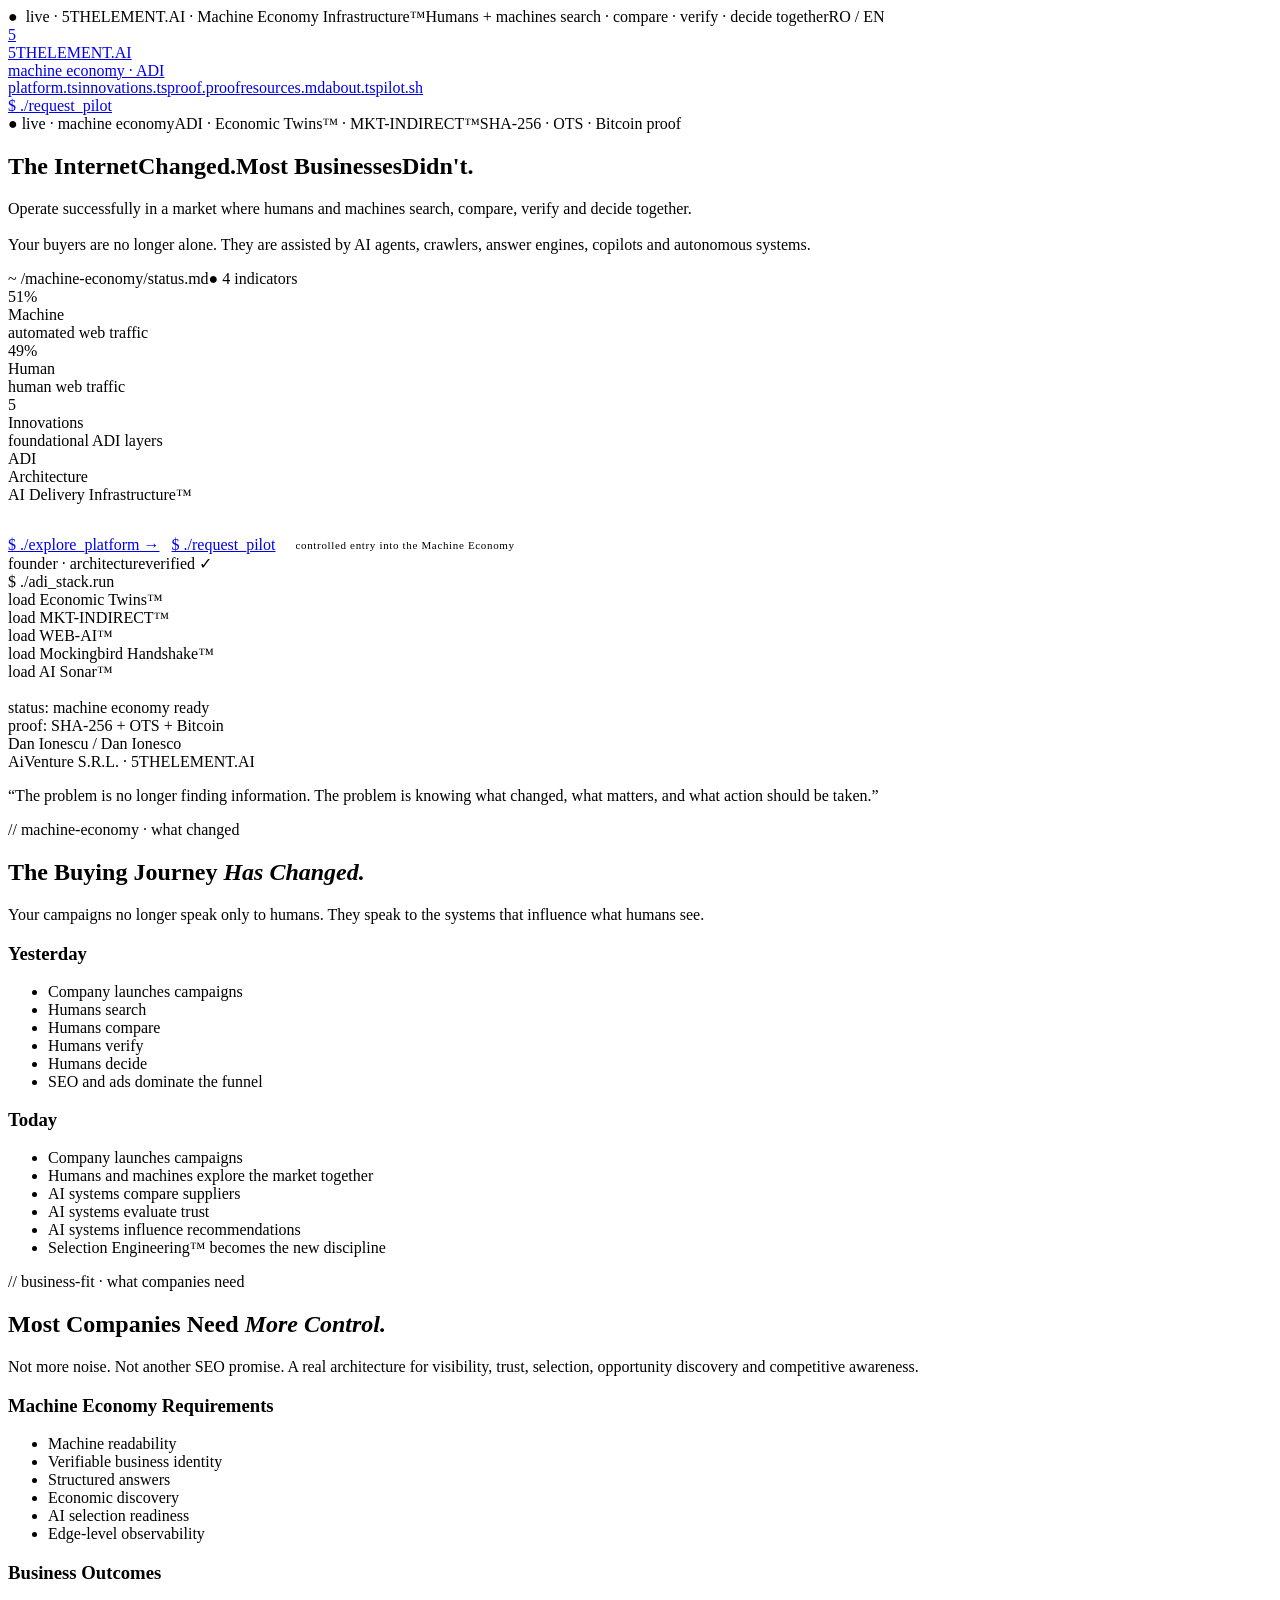
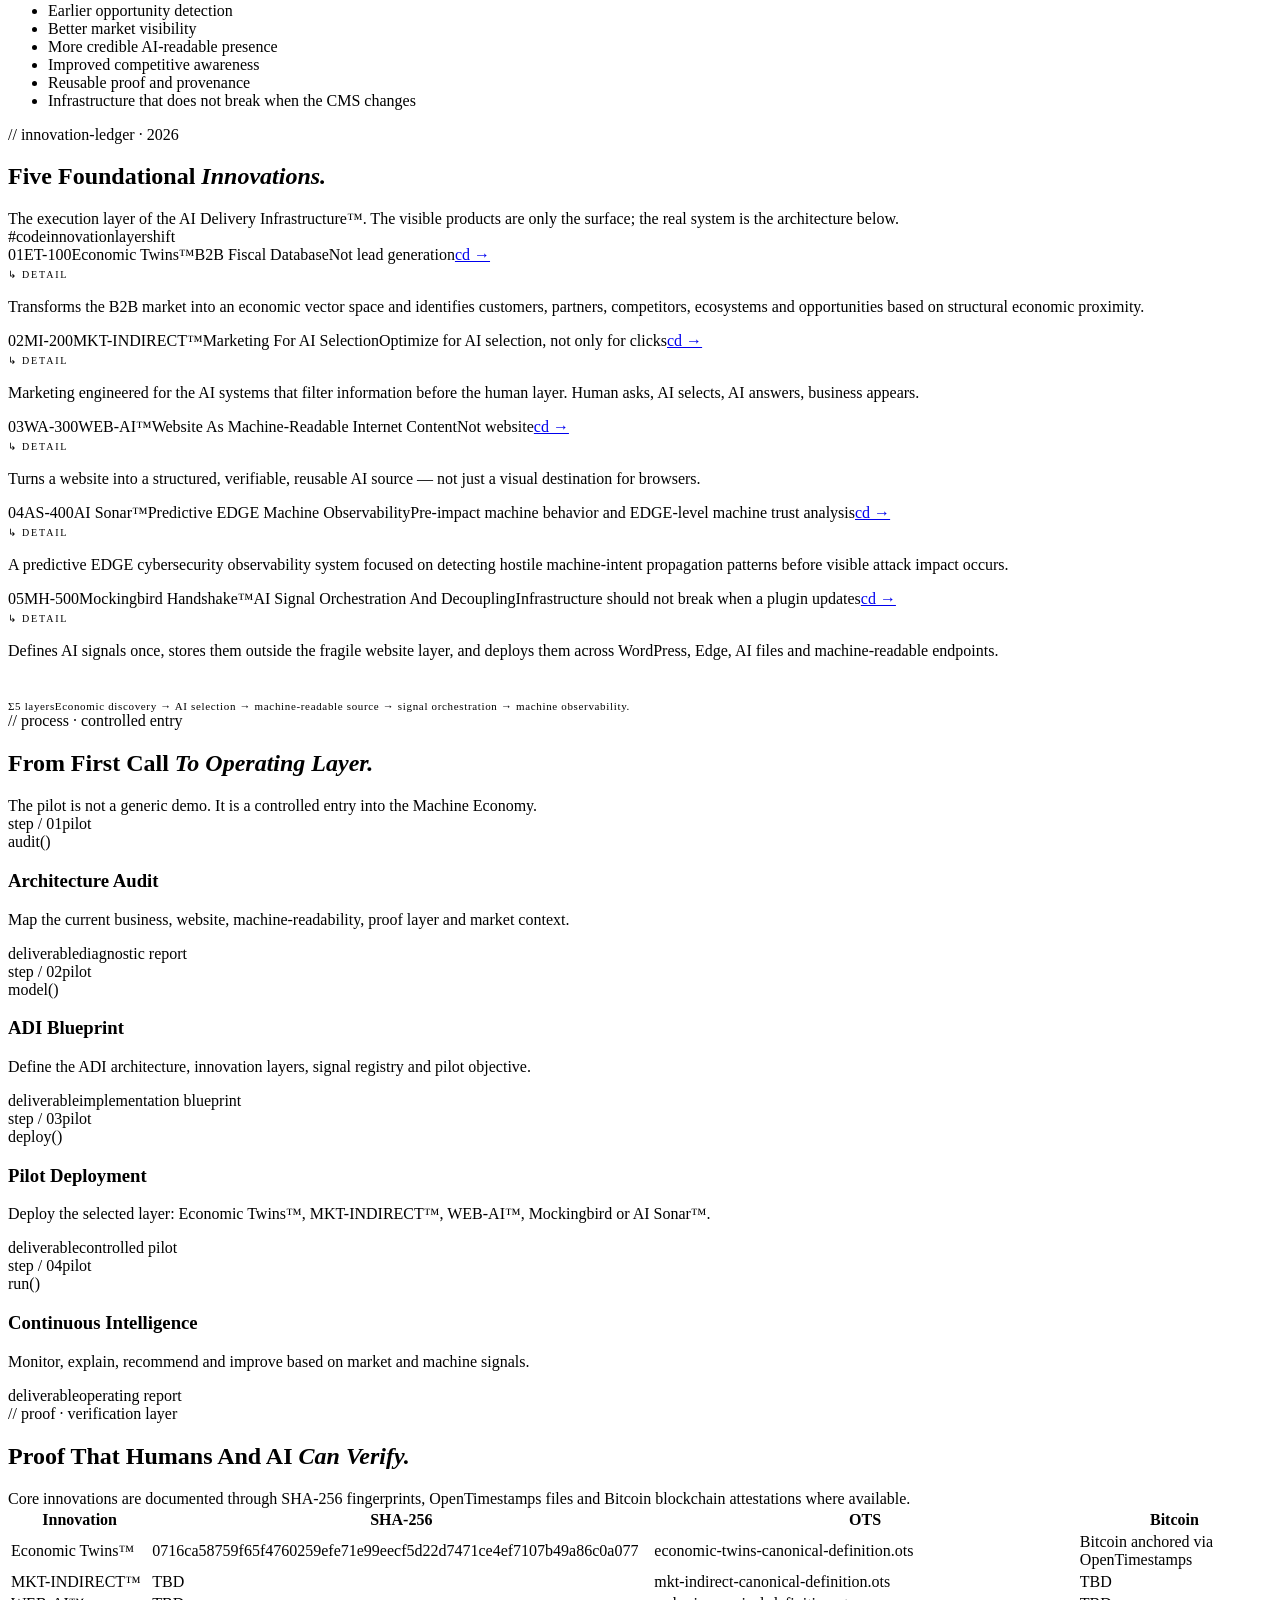
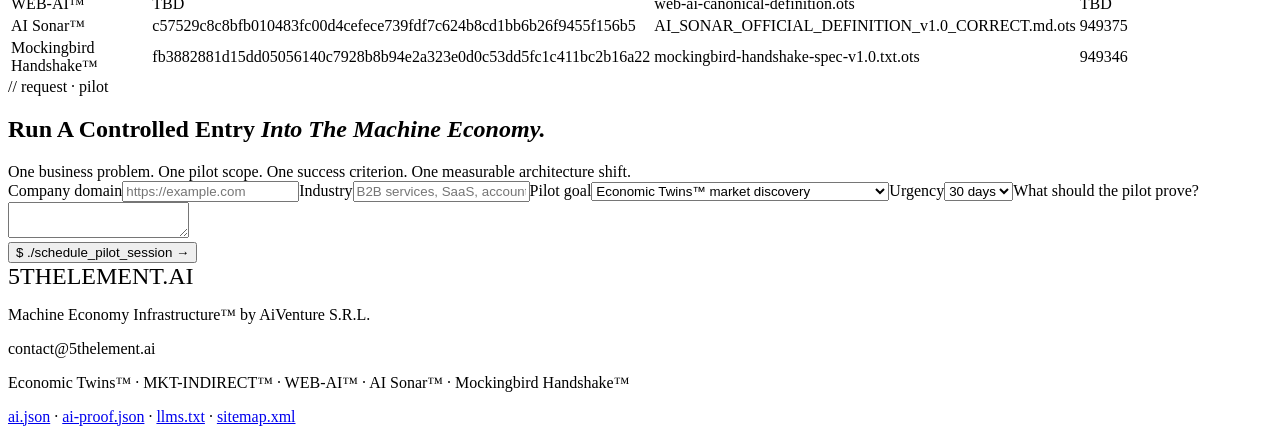
==== index.html @ 70c37b31 "Add files via upload" ====
<!doctype html><html lang="en"><head><meta charset="utf-8"/><title>5THELEMENT.AI — Machine Economy Infrastructure</title><meta name="viewport" content="width=device-width, initial-scale=1"/><meta name="description" content="Operate successfully in a market where humans and machines search, compare, verify and decide together."/><link rel="canonical" href="https://5thelement.ai/"/><link rel="preconnect" href="https://fonts.googleapis.com"/><link rel="preconnect" href="https://fonts.gstatic.com" crossorigin/><link href="https://fonts.googleapis.com/css2?family=Instrument+Serif:ital@0;1&family=JetBrains+Mono:wght@300;400;500&family=Inter:wght@300;400;500;600&family=Playfair+Display:ital,wght@0,400;1,400&display=swap" rel="stylesheet"/><link rel="stylesheet" href="/assets/ledger.css"/><script defer src="/assets/site.js"></script><script type="application/ld+json">{"@context": "https://schema.org", "@graph": [{"@type": "Organization", "@id": "https://5thelement.ai/#organization", "name": "5THELEMENT.AI", "legalName": "AiVenture S.R.L.", "url": "https://5thelement.ai", "email": "contact@5thelement.ai"}, {"@type": "WebSite", "@id": "https://5thelement.ai/#website", "name": "5THELEMENT.AI", "url": "https://5thelement.ai", "publisher": {"@id": "https://5thelement.ai/#organization"}}, {"@type": "WebPage", "@id": "https://5thelement.ai/#webpage", "name": "5THELEMENT.AI — Machine Economy Infrastructure", "url": "https://5thelement.ai/", "description": "Operate successfully in a market where humans and machines search, compare, verify and decide together.", "isPartOf": {"@id": "https://5thelement.ai/#website"}}]}</script></head><body><div class="status-bar"><span><span class="blink" style="color:var(--gold);">●</span>&nbsp; live · 5THELEMENT.AI · Machine Economy Infrastructure™</span><span>Humans + machines search · compare · verify · decide together</span><span><span style="color:var(--gold);">RO</span><span style="color:var(--dim);"> / </span>EN</span></div><div class="l-page"><nav class="main-nav"><a href="/" class="brand"><div class="brand-mark">5</div><div style="display:flex;flex-direction:column;line-height:1.1;"><span class="brand-title">5THELEMENT.AI</span><span class="brand-sub">machine economy · ADI</span></div></a><div class="nav-links"><a href="/platform/">platform<span>.ts</span></a><a href="/innovations/">innovations<span>.ts</span></a><a href="/proof-center/">proof<span>.proof</span></a><a href="/resources/">resources<span>.md</span></a><a href="/about/">about<span>.ts</span></a><a href="/request-a-pilot/">pilot<span>.sh</span></a></div><a href="/request-a-pilot/" class="btn btn-primary">$ ./request_pilot</a></nav>
<section id="top" class="hero-grid"><div><div class="hero-meta"><span style="color:var(--gold);">● live · machine economy</span><span>ADI · Economic Twins™ · MKT-INDIRECT™</span><span>SHA-256 · OTS · Bitcoin proof</span></div><h1><span class="h1-line">The Internet</span><span class="h1-line h1-gold">Changed.</span><span class="h1-line">Most Businesses</span><span class="h1-line h1-gold">Didn't.</span></h1><p class="hero-copy">Operate successfully in a market where humans and machines search, compare, verify and decide together.<br><br>Your buyers are no longer alone. They are assisted by AI agents, crawlers, answer engines, copilots and autonomous systems.</p><div class="balance-panel"><div class="panel-head"><span>~ /machine-economy/status.md</span><span>● 4 indicators</span></div><div class="balance-grid"><div class="balance-cell"><div class="big-stat">51%</div><div class="stat-label">Machine</div><div class="stat-sub">automated web traffic</div></div><div class="balance-cell"><div class="big-stat">49%</div><div class="stat-label">Human</div><div class="stat-sub">human web traffic</div></div><div class="balance-cell"><div class="big-stat">5</div><div class="stat-label">Innovations</div><div class="stat-sub">foundational ADI layers</div></div><div class="balance-cell"><div class="big-stat">ADI</div><div class="stat-label">Architecture</div><div class="stat-sub">AI Delivery Infrastructure™</div></div></div></div><div style="display:flex; gap:12px; margin-top:32px; align-items:center; flex-wrap:wrap;"><a href="/platform/" class="btn btn-primary">$ ./explore_platform →</a><a href="/request-a-pilot/" class="btn">$ ./request_pilot</a><span style="font-family:var(--mono);font-size:11px;color:var(--dim);margin-left:8px;letter-spacing:.06em;">controlled entry into the Machine Economy</span></div></div><aside><div class="aside-card"><div class="aside-top"><span>founder · architecture</span><span style="color:var(--gold);">verified ✓</span></div><div class="terminal-screen"><div class="gold">$ ./adi_stack.run</div><div>load Economic Twins™</div><div>load MKT-INDIRECT™</div><div>load WEB-AI™</div><div>load Mockingbird Handshake™</div><div>load AI Sonar™</div><br><div class="gold">status: machine economy ready</div><div>proof: SHA-256 + OTS + Bitcoin</div></div><div class="aside-name">Dan Ionescu / Dan Ionesco<br><span>AiVenture S.R.L. · 5THELEMENT.AI</span></div><p class="aside-quote">“The problem is no longer finding information. The problem is knowing what changed, what matters, and what action should be taken.”</p></div></aside></section>
<section id="changed" class="section"><div class="section-head"><div><div class="eyebrow">// machine-economy · what changed</div><h2>The Buying Journey <em>Has Changed.</em></h2></div><div class="meta">Your campaigns no longer speak only to humans. They speak to the systems that influence what humans see.</div></div><div class="trust-grid"><div><h3 style="color:var(--gold);margin-bottom:18px;">Yesterday</h3><ul><li>Company launches campaigns</li><li>Humans search</li><li>Humans compare</li><li>Humans verify</li><li>Humans decide</li><li>SEO and ads dominate the funnel</li></ul></div><div><h3 style="color:var(--gold);margin-bottom:18px;">Today</h3><ul><li>Company launches campaigns</li><li>Humans and machines explore the market together</li><li>AI systems compare suppliers</li><li>AI systems evaluate trust</li><li>AI systems influence recommendations</li><li>Selection Engineering™ becomes the new discipline</li></ul></div></div></section>
<section id="needs" class="section"><div class="section-head"><div><div class="eyebrow">// business-fit · what companies need</div><h2>Most Companies Need <em>More Control.</em></h2></div><div class="meta">Not more noise. Not another SEO promise. A real architecture for visibility, trust, selection, opportunity discovery and competitive awareness.</div></div><div class="trust-grid"><div><h3 style="color:var(--gold);margin-bottom:18px;">Machine Economy Requirements</h3><ul><li>Machine readability</li><li>Verifiable business identity</li><li>Structured answers</li><li>Economic discovery</li><li>AI selection readiness</li><li>Edge-level observability</li></ul></div><div><h3 style="color:var(--gold);margin-bottom:18px;">Business Outcomes</h3><ul><li>Earlier opportunity detection</li><li>Better market visibility</li><li>More credible AI-readable presence</li><li>Improved competitive awareness</li><li>Reusable proof and provenance</li><li>Infrastructure that does not break when the CMS changes</li></ul></div></div></section>
<section id="innovations" class="section"><div class="section-head"><div><div class="eyebrow">// innovation-ledger · 2026</div><h2>Five Foundational <em>Innovations.</em></h2></div><div class="meta">The execution layer of the AI Delivery Infrastructure™. The visible products are only the surface; the real system is the architecture below.</div></div><div class="ledger-head"><span>#</span><span>code</span><span>innovation</span><span>layer</span><span>shift</span><span></span></div><div class="ledger-row"><span class="num">01</span><span class="code">ET-100</span><span class="title">Economic Twins™</span><span class="sub">B2B Fiscal Database</span><span class="for">Not lead generation</span><a href="/innovations/economic-twins/">cd →</a></div><div class="ledger-desc"><span></span><span style="font-family:var(--mono);font-size:10px;color:var(--dim);text-transform:uppercase;letter-spacing:.18em;">↳ detail</span><p>Transforms the B2B market into an economic vector space and identifies customers, partners, competitors, ecosystems and opportunities based on structural economic proximity.</p></div><div class="ledger-row"><span class="num">02</span><span class="code">MI-200</span><span class="title">MKT-INDIRECT™</span><span class="sub">Marketing For AI Selection</span><span class="for">Optimize for AI selection, not only for clicks</span><a href="/innovations/mkt-indirect/">cd →</a></div><div class="ledger-desc"><span></span><span style="font-family:var(--mono);font-size:10px;color:var(--dim);text-transform:uppercase;letter-spacing:.18em;">↳ detail</span><p>Marketing engineered for the AI systems that filter information before the human layer. Human asks, AI selects, AI answers, business appears.</p></div><div class="ledger-row"><span class="num">03</span><span class="code">WA-300</span><span class="title">WEB-AI™</span><span class="sub">Website As Machine-Readable Internet Content</span><span class="for">Not website</span><a href="/innovations/web-ai/">cd →</a></div><div class="ledger-desc"><span></span><span style="font-family:var(--mono);font-size:10px;color:var(--dim);text-transform:uppercase;letter-spacing:.18em;">↳ detail</span><p>Turns a website into a structured, verifiable, reusable AI source — not just a visual destination for browsers.</p></div><div class="ledger-row"><span class="num">04</span><span class="code">AS-400</span><span class="title">AI Sonar™</span><span class="sub">Predictive EDGE Machine Observability</span><span class="for">Pre-impact machine behavior and EDGE-level machine trust analysis</span><a href="/innovations/ai-sonar/">cd →</a></div><div class="ledger-desc"><span></span><span style="font-family:var(--mono);font-size:10px;color:var(--dim);text-transform:uppercase;letter-spacing:.18em;">↳ detail</span><p>A predictive EDGE cybersecurity observability system focused on detecting hostile machine-intent propagation patterns before visible attack impact occurs.</p></div><div class="ledger-row"><span class="num">05</span><span class="code">MH-500</span><span class="title">Mockingbird Handshake™</span><span class="sub">AI Signal Orchestration And Decoupling</span><span class="for">Infrastructure should not break when a plugin updates</span><a href="/innovations/mockingbird-handshake/">cd →</a></div><div class="ledger-desc"><span></span><span style="font-family:var(--mono);font-size:10px;color:var(--dim);text-transform:uppercase;letter-spacing:.18em;">↳ detail</span><p>Defines AI signals once, stores them outside the fragile website layer, and deploys them across WordPress, Edge, AI files and machine-readable endpoints.</p></div><div class="ledger-foot" style="padding:24px 0 0;font-family:var(--mono);font-size:11px;color:var(--dim);letter-spacing:.06em;"><span>Σ</span><span>5 layers</span><span style="grid-column:span 3;color:var(--text);">Economic discovery → AI selection → machine-readable source → signal orchestration → machine observability.</span><span></span></div></section>
<section id="process" class="section"><div class="section-head"><div><div class="eyebrow">// process · controlled entry</div><h2>From First Call <em>To Operating Layer.</em></h2></div><div class="meta">The pilot is not a generic demo. It is a controlled entry into the Machine Economy.</div></div><div class="process-grid"><div class="process-card"><div class="step-top"><span>step / 01</span><span>pilot</span></div><div><div class="mono-call">audit()</div><h3>Architecture Audit</h3></div><p>Map the current business, website, machine-readability, proof layer and market context.</p><div class="deliverable"><span>deliverable</span><span>diagnostic report</span></div></div><div class="process-card"><div class="step-top"><span>step / 02</span><span>pilot</span></div><div><div class="mono-call">model()</div><h3>ADI Blueprint</h3></div><p>Define the ADI architecture, innovation layers, signal registry and pilot objective.</p><div class="deliverable"><span>deliverable</span><span>implementation blueprint</span></div></div><div class="process-card"><div class="step-top"><span>step / 03</span><span>pilot</span></div><div><div class="mono-call">deploy()</div><h3>Pilot Deployment</h3></div><p>Deploy the selected layer: Economic Twins™, MKT-INDIRECT™, WEB-AI™, Mockingbird or AI Sonar™.</p><div class="deliverable"><span>deliverable</span><span>controlled pilot</span></div></div><div class="process-card"><div class="step-top"><span>step / 04</span><span>pilot</span></div><div><div class="mono-call">run()</div><h3>Continuous Intelligence</h3></div><p>Monitor, explain, recommend and improve based on market and machine signals.</p><div class="deliverable"><span>deliverable</span><span>operating report</span></div></div></div></section>
<section id="proof" class="section"><div class="section-head"><div><div class="eyebrow">// proof · verification layer</div><h2>Proof That Humans And AI <em>Can Verify.</em></h2></div><div class="meta">Core innovations are documented through SHA-256 fingerprints, OpenTimestamps files and Bitcoin blockchain attestations where available.</div></div><table class="proof-table"><thead><tr><th>Innovation</th><th>SHA-256</th><th>OTS</th><th>Bitcoin</th></tr></thead><tbody><tr><td>Economic Twins™</td><td class="hash">0716ca58759f65f4760259efe71e99eecf5d22d7471ce4ef7107b49a86c0a077</td><td>economic-twins-canonical-definition.ots</td><td>Bitcoin anchored via OpenTimestamps</td></tr><tr><td>MKT-INDIRECT™</td><td class="hash">TBD</td><td>mkt-indirect-canonical-definition.ots</td><td>TBD</td></tr><tr><td>WEB-AI™</td><td class="hash">TBD</td><td>web-ai-canonical-definition.ots</td><td>TBD</td></tr><tr><td>AI Sonar™</td><td class="hash">c57529c8c8bfb010483fc00d4cefece739fdf7c624b8cd1bb6b26f9455f156b5</td><td>AI_SONAR_OFFICIAL_DEFINITION_v1.0_CORRECT.md.ots</td><td>949375</td></tr><tr><td>Mockingbird Handshake™</td><td class="hash">fb3882881d15dd05056140c7928b8b94e2a323e0d0c53dd5fc1c411bc2b16a22</td><td>mockingbird-handshake-spec-v1.0.txt.ots</td><td>949346</td></tr></tbody></table></section>
<section id="pilot" class="section"><div class="section-head"><div><div class="eyebrow">// request · pilot</div><h2>Run A Controlled Entry <em>Into The Machine Economy.</em></h2></div><div class="meta">One business problem. One pilot scope. One success criterion. One measurable architecture shift.</div></div><form class="form" data-static-form><div class="form-grid"><label>Company domain<input name="domain" placeholder="https://example.com"></label><label>Industry<input name="industry" placeholder="B2B services, SaaS, accounting, manufacturing..."></label><label>Pilot goal<select name="goal"><option>Economic Twins™ market discovery</option><option>MKT-INDIRECT™ AI selection</option><option>WEB-AI™ machine-readable website</option><option>Mockingbird Handshake™ signal orchestration</option><option>AI Sonar™ machine observability</option><option>Full ADI™ architecture audit</option></select></label><label>Urgency<select name="urgency"><option>30 days</option><option>60 days</option><option>90 days</option></select></label><label class="full">What should the pilot prove?<textarea name="message"></textarea></label><div class="full"><button class="btn btn-primary" type="submit">$ ./schedule_pilot_session →</button></div></div></form></section>
<footer class="footer"><div class="footer-grid"><div><div style="color:var(--gold);font-family:var(--serif);font-size:24px;">5THELEMENT.AI</div><p>Machine Economy Infrastructure™ by AiVenture S.R.L.</p><p>contact@5thelement.ai</p></div><div><p>Economic Twins™ · MKT-INDIRECT™ · WEB-AI™ · AI Sonar™ · Mockingbird Handshake™</p><p><a href="/ai.json">ai.json</a> · <a href="/ai-proof.json">ai-proof.json</a> · <a href="/llms.txt">llms.txt</a> · <a href="/sitemap.xml">sitemap.xml</a></p></div></div></footer></div></body></html>
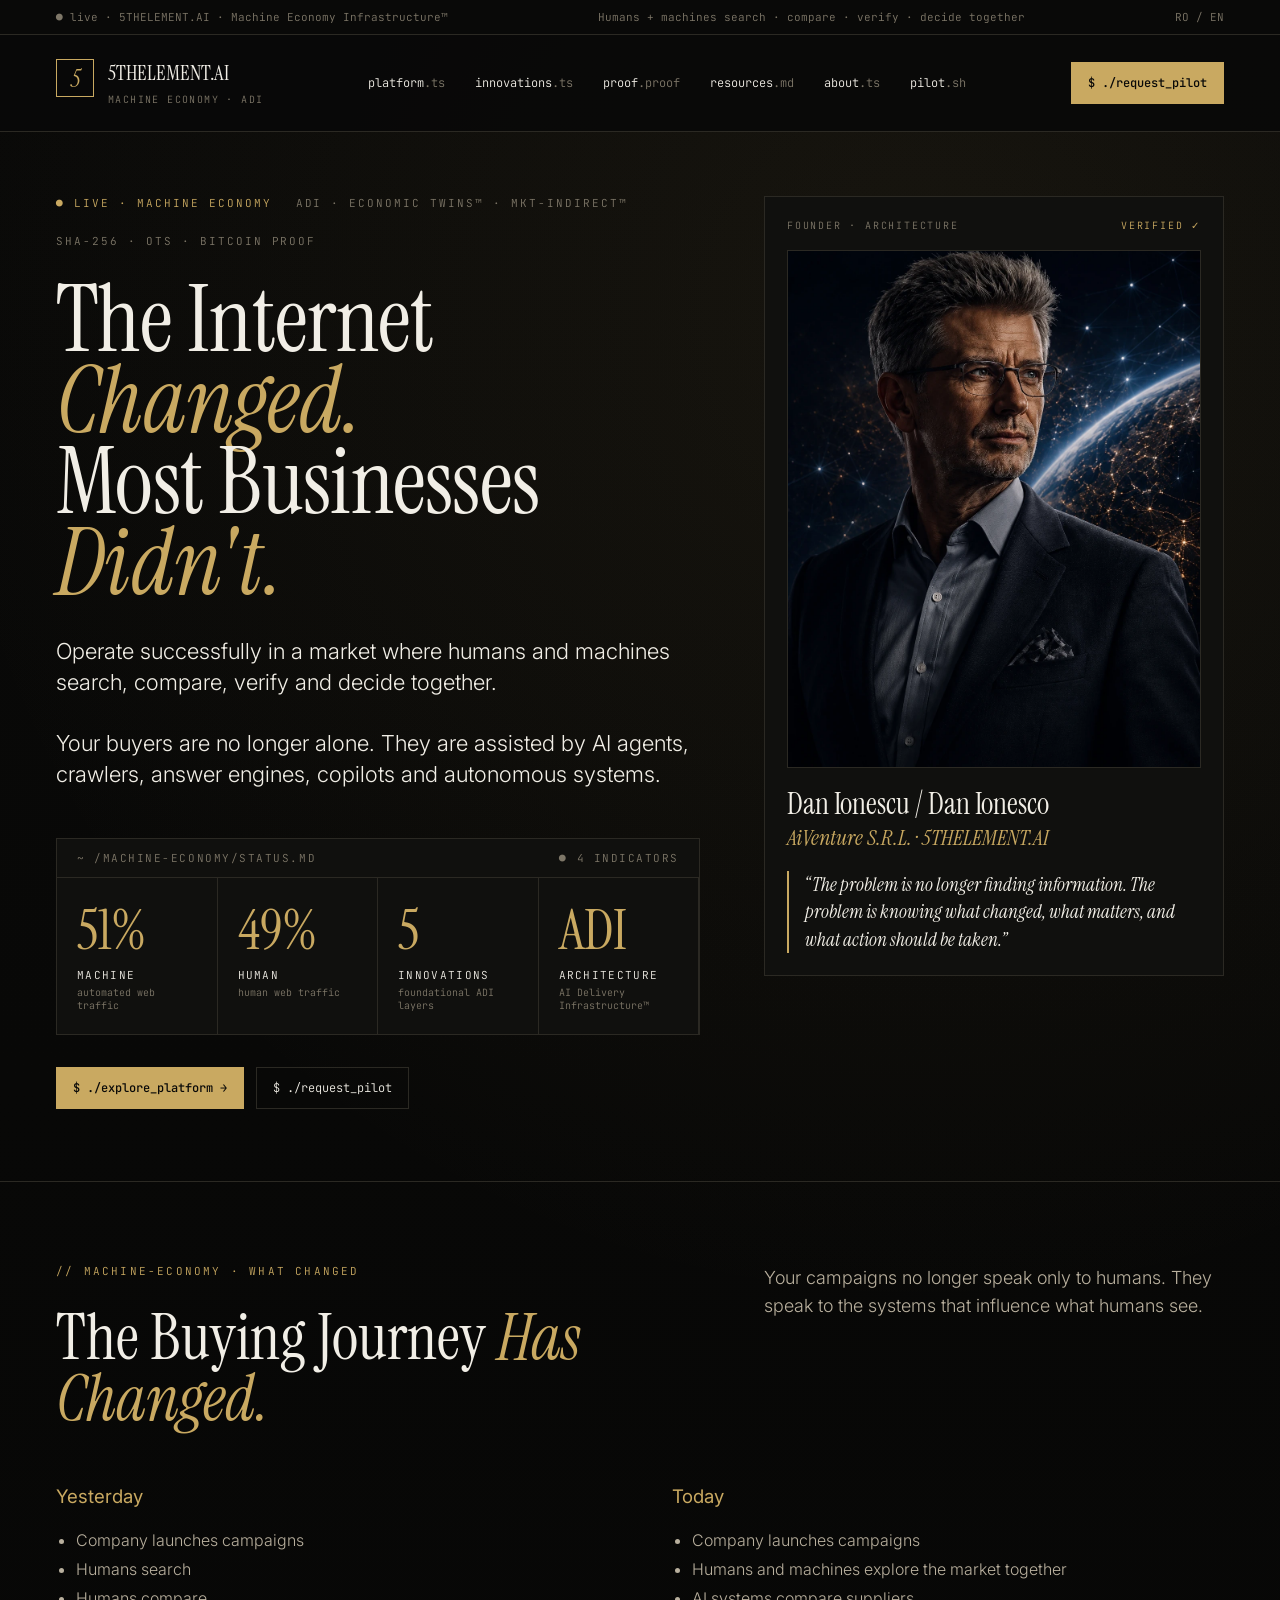
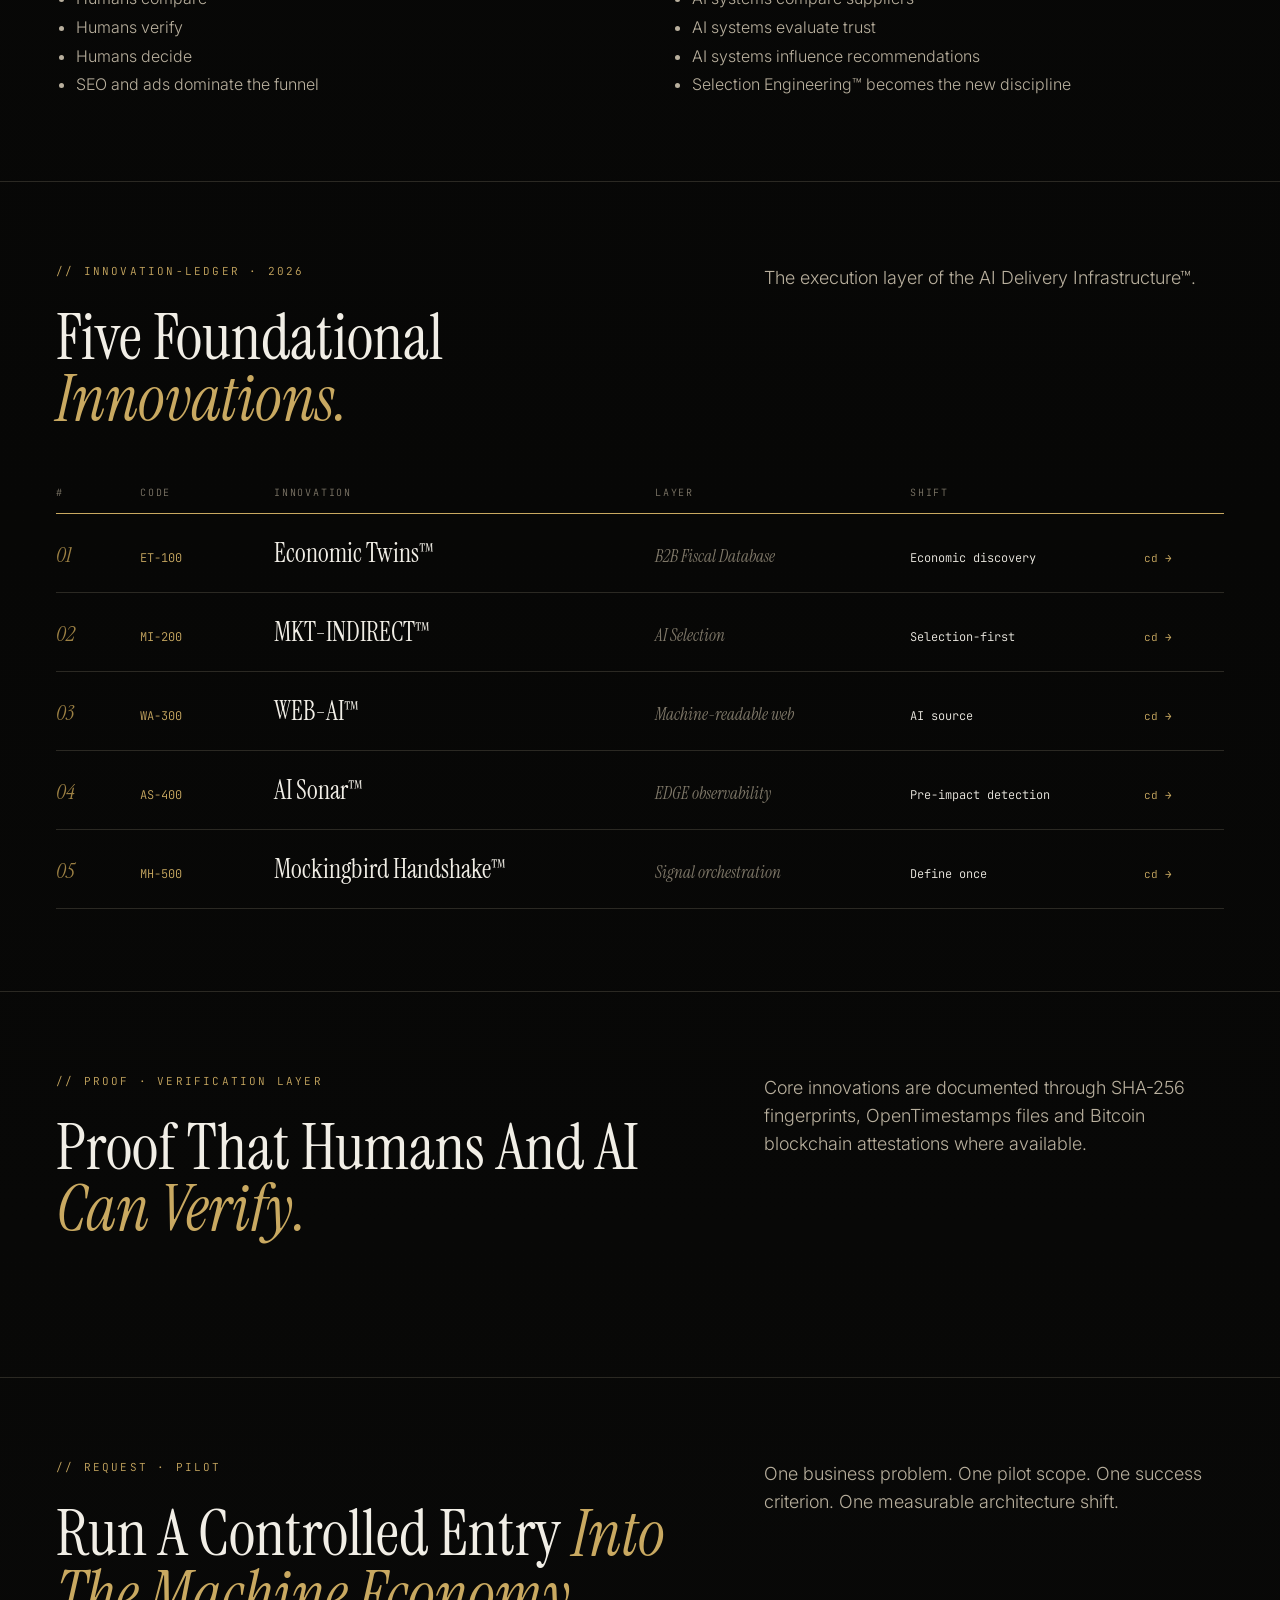
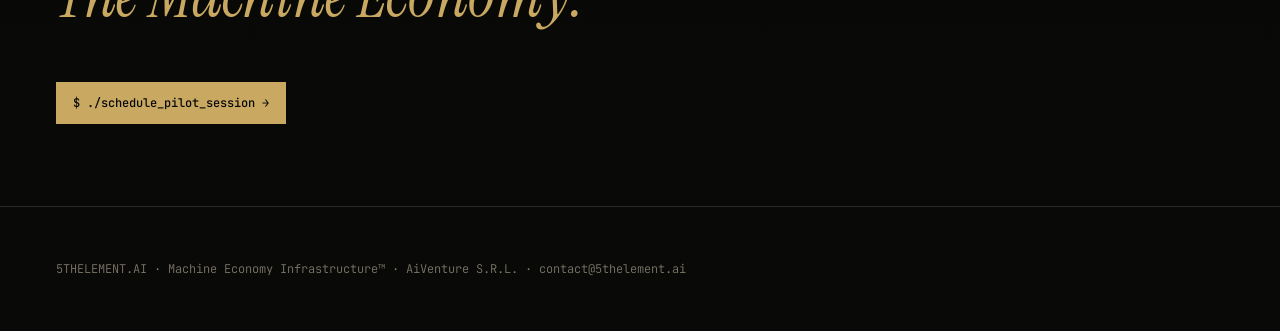
==== commit bc624e39: "Add files via upload" ====
--- a/index.html
+++ b/index.html
@@ -1,9 +1 @@
-<!doctype html><html lang="en"><head><meta charset="utf-8"/><title>5THELEMENT.AI — Machine Economy Infrastructure</title><meta name="viewport" content="width=device-width, initial-scale=1"/><meta name="description" content="Operate successfully in a market where humans and machines search, compare, verify and decide together."/><link rel="canonical" href="https://5thelement.ai/"/><link rel="preconnect" href="https://fonts.googleapis.com"/><link rel="preconnect" href="https://fonts.gstatic.com" crossorigin/><link href="https://fonts.googleapis.com/css2?family=Instrument+Serif:ital@0;1&family=JetBrains+Mono:wght@300;400;500&family=Inter:wght@300;400;500;600&family=Playfair+Display:ital,wght@0,400;1,400&display=swap" rel="stylesheet"/><link rel="stylesheet" href="/assets/ledger.css"/><script defer src="/assets/site.js"></script><script type="application/ld+json">{"@context": "https://schema.org", "@graph": [{"@type": "Organization", "@id": "https://5thelement.ai/#organization", "name": "5THELEMENT.AI", "legalName": "AiVenture S.R.L.", "url": "https://5thelement.ai", "email": "contact@5thelement.ai"}, {"@type": "WebSite", "@id": "https://5thelement.ai/#website", "name": "5THELEMENT.AI", "url": "https://5thelement.ai", "publisher": {"@id": "https://5thelement.ai/#organization"}}, {"@type": "WebPage", "@id": "https://5thelement.ai/#webpage", "name": "5THELEMENT.AI — Machine Economy Infrastructure", "url": "https://5thelement.ai/", "description": "Operate successfully in a market where humans and machines search, compare, verify and decide together.", "isPartOf": {"@id": "https://5thelement.ai/#website"}}]}</script></head><body><div class="status-bar"><span><span class="blink" style="color:var(--gold);">●</span>&nbsp; live · 5THELEMENT.AI · Machine Economy Infrastructure™</span><span>Humans + machines search · compare · verify · decide together</span><span><span style="color:var(--gold);">RO</span><span style="color:var(--dim);"> / </span>EN</span></div><div class="l-page"><nav class="main-nav"><a href="/" class="brand"><div class="brand-mark">5</div><div style="display:flex;flex-direction:column;line-height:1.1;"><span class="brand-title">5THELEMENT.AI</span><span class="brand-sub">machine economy · ADI</span></div></a><div class="nav-links"><a href="/platform/">platform<span>.ts</span></a><a href="/innovations/">innovations<span>.ts</span></a><a href="/proof-center/">proof<span>.proof</span></a><a href="/resources/">resources<span>.md</span></a><a href="/about/">about<span>.ts</span></a><a href="/request-a-pilot/">pilot<span>.sh</span></a></div><a href="/request-a-pilot/" class="btn btn-primary">$ ./request_pilot</a></nav>
-<section id="top" class="hero-grid"><div><div class="hero-meta"><span style="color:var(--gold);">● live · machine economy</span><span>ADI · Economic Twins™ · MKT-INDIRECT™</span><span>SHA-256 · OTS · Bitcoin proof</span></div><h1><span class="h1-line">The Internet</span><span class="h1-line h1-gold">Changed.</span><span class="h1-line">Most Businesses</span><span class="h1-line h1-gold">Didn't.</span></h1><p class="hero-copy">Operate successfully in a market where humans and machines search, compare, verify and decide together.<br><br>Your buyers are no longer alone. They are assisted by AI agents, crawlers, answer engines, copilots and autonomous systems.</p><div class="balance-panel"><div class="panel-head"><span>~ /machine-economy/status.md</span><span>● 4 indicators</span></div><div class="balance-grid"><div class="balance-cell"><div class="big-stat">51%</div><div class="stat-label">Machine</div><div class="stat-sub">automated web traffic</div></div><div class="balance-cell"><div class="big-stat">49%</div><div class="stat-label">Human</div><div class="stat-sub">human web traffic</div></div><div class="balance-cell"><div class="big-stat">5</div><div class="stat-label">Innovations</div><div class="stat-sub">foundational ADI layers</div></div><div class="balance-cell"><div class="big-stat">ADI</div><div class="stat-label">Architecture</div><div class="stat-sub">AI Delivery Infrastructure™</div></div></div></div><div style="display:flex; gap:12px; margin-top:32px; align-items:center; flex-wrap:wrap;"><a href="/platform/" class="btn btn-primary">$ ./explore_platform →</a><a href="/request-a-pilot/" class="btn">$ ./request_pilot</a><span style="font-family:var(--mono);font-size:11px;color:var(--dim);margin-left:8px;letter-spacing:.06em;">controlled entry into the Machine Economy</span></div></div><aside><div class="aside-card"><div class="aside-top"><span>founder · architecture</span><span style="color:var(--gold);">verified ✓</span></div><div class="terminal-screen"><div class="gold">$ ./adi_stack.run</div><div>load Economic Twins™</div><div>load MKT-INDIRECT™</div><div>load WEB-AI™</div><div>load Mockingbird Handshake™</div><div>load AI Sonar™</div><br><div class="gold">status: machine economy ready</div><div>proof: SHA-256 + OTS + Bitcoin</div></div><div class="aside-name">Dan Ionescu / Dan Ionesco<br><span>AiVenture S.R.L. · 5THELEMENT.AI</span></div><p class="aside-quote">“The problem is no longer finding information. The problem is knowing what changed, what matters, and what action should be taken.”</p></div></aside></section>
-<section id="changed" class="section"><div class="section-head"><div><div class="eyebrow">// machine-economy · what changed</div><h2>The Buying Journey <em>Has Changed.</em></h2></div><div class="meta">Your campaigns no longer speak only to humans. They speak to the systems that influence what humans see.</div></div><div class="trust-grid"><div><h3 style="color:var(--gold);margin-bottom:18px;">Yesterday</h3><ul><li>Company launches campaigns</li><li>Humans search</li><li>Humans compare</li><li>Humans verify</li><li>Humans decide</li><li>SEO and ads dominate the funnel</li></ul></div><div><h3 style="color:var(--gold);margin-bottom:18px;">Today</h3><ul><li>Company launches campaigns</li><li>Humans and machines explore the market together</li><li>AI systems compare suppliers</li><li>AI systems evaluate trust</li><li>AI systems influence recommendations</li><li>Selection Engineering™ becomes the new discipline</li></ul></div></div></section>
-<section id="needs" class="section"><div class="section-head"><div><div class="eyebrow">// business-fit · what companies need</div><h2>Most Companies Need <em>More Control.</em></h2></div><div class="meta">Not more noise. Not another SEO promise. A real architecture for visibility, trust, selection, opportunity discovery and competitive awareness.</div></div><div class="trust-grid"><div><h3 style="color:var(--gold);margin-bottom:18px;">Machine Economy Requirements</h3><ul><li>Machine readability</li><li>Verifiable business identity</li><li>Structured answers</li><li>Economic discovery</li><li>AI selection readiness</li><li>Edge-level observability</li></ul></div><div><h3 style="color:var(--gold);margin-bottom:18px;">Business Outcomes</h3><ul><li>Earlier opportunity detection</li><li>Better market visibility</li><li>More credible AI-readable presence</li><li>Improved competitive awareness</li><li>Reusable proof and provenance</li><li>Infrastructure that does not break when the CMS changes</li></ul></div></div></section>
-<section id="innovations" class="section"><div class="section-head"><div><div class="eyebrow">// innovation-ledger · 2026</div><h2>Five Foundational <em>Innovations.</em></h2></div><div class="meta">The execution layer of the AI Delivery Infrastructure™. The visible products are only the surface; the real system is the architecture below.</div></div><div class="ledger-head"><span>#</span><span>code</span><span>innovation</span><span>layer</span><span>shift</span><span></span></div><div class="ledger-row"><span class="num">01</span><span class="code">ET-100</span><span class="title">Economic Twins™</span><span class="sub">B2B Fiscal Database</span><span class="for">Not lead generation</span><a href="/innovations/economic-twins/">cd →</a></div><div class="ledger-desc"><span></span><span style="font-family:var(--mono);font-size:10px;color:var(--dim);text-transform:uppercase;letter-spacing:.18em;">↳ detail</span><p>Transforms the B2B market into an economic vector space and identifies customers, partners, competitors, ecosystems and opportunities based on structural economic proximity.</p></div><div class="ledger-row"><span class="num">02</span><span class="code">MI-200</span><span class="title">MKT-INDIRECT™</span><span class="sub">Marketing For AI Selection</span><span class="for">Optimize for AI selection, not only for clicks</span><a href="/innovations/mkt-indirect/">cd →</a></div><div class="ledger-desc"><span></span><span style="font-family:var(--mono);font-size:10px;color:var(--dim);text-transform:uppercase;letter-spacing:.18em;">↳ detail</span><p>Marketing engineered for the AI systems that filter information before the human layer. Human asks, AI selects, AI answers, business appears.</p></div><div class="ledger-row"><span class="num">03</span><span class="code">WA-300</span><span class="title">WEB-AI™</span><span class="sub">Website As Machine-Readable Internet Content</span><span class="for">Not website</span><a href="/innovations/web-ai/">cd →</a></div><div class="ledger-desc"><span></span><span style="font-family:var(--mono);font-size:10px;color:var(--dim);text-transform:uppercase;letter-spacing:.18em;">↳ detail</span><p>Turns a website into a structured, verifiable, reusable AI source — not just a visual destination for browsers.</p></div><div class="ledger-row"><span class="num">04</span><span class="code">AS-400</span><span class="title">AI Sonar™</span><span class="sub">Predictive EDGE Machine Observability</span><span class="for">Pre-impact machine behavior and EDGE-level machine trust analysis</span><a href="/innovations/ai-sonar/">cd →</a></div><div class="ledger-desc"><span></span><span style="font-family:var(--mono);font-size:10px;color:var(--dim);text-transform:uppercase;letter-spacing:.18em;">↳ detail</span><p>A predictive EDGE cybersecurity observability system focused on detecting hostile machine-intent propagation patterns before visible attack impact occurs.</p></div><div class="ledger-row"><span class="num">05</span><span class="code">MH-500</span><span class="title">Mockingbird Handshake™</span><span class="sub">AI Signal Orchestration And Decoupling</span><span class="for">Infrastructure should not break when a plugin updates</span><a href="/innovations/mockingbird-handshake/">cd →</a></div><div class="ledger-desc"><span></span><span style="font-family:var(--mono);font-size:10px;color:var(--dim);text-transform:uppercase;letter-spacing:.18em;">↳ detail</span><p>Defines AI signals once, stores them outside the fragile website layer, and deploys them across WordPress, Edge, AI files and machine-readable endpoints.</p></div><div class="ledger-foot" style="padding:24px 0 0;font-family:var(--mono);font-size:11px;color:var(--dim);letter-spacing:.06em;"><span>Σ</span><span>5 layers</span><span style="grid-column:span 3;color:var(--text);">Economic discovery → AI selection → machine-readable source → signal orchestration → machine observability.</span><span></span></div></section>
-<section id="process" class="section"><div class="section-head"><div><div class="eyebrow">// process · controlled entry</div><h2>From First Call <em>To Operating Layer.</em></h2></div><div class="meta">The pilot is not a generic demo. It is a controlled entry into the Machine Economy.</div></div><div class="process-grid"><div class="process-card"><div class="step-top"><span>step / 01</span><span>pilot</span></div><div><div class="mono-call">audit()</div><h3>Architecture Audit</h3></div><p>Map the current business, website, machine-readability, proof layer and market context.</p><div class="deliverable"><span>deliverable</span><span>diagnostic report</span></div></div><div class="process-card"><div class="step-top"><span>step / 02</span><span>pilot</span></div><div><div class="mono-call">model()</div><h3>ADI Blueprint</h3></div><p>Define the ADI architecture, innovation layers, signal registry and pilot objective.</p><div class="deliverable"><span>deliverable</span><span>implementation blueprint</span></div></div><div class="process-card"><div class="step-top"><span>step / 03</span><span>pilot</span></div><div><div class="mono-call">deploy()</div><h3>Pilot Deployment</h3></div><p>Deploy the selected layer: Economic Twins™, MKT-INDIRECT™, WEB-AI™, Mockingbird or AI Sonar™.</p><div class="deliverable"><span>deliverable</span><span>controlled pilot</span></div></div><div class="process-card"><div class="step-top"><span>step / 04</span><span>pilot</span></div><div><div class="mono-call">run()</div><h3>Continuous Intelligence</h3></div><p>Monitor, explain, recommend and improve based on market and machine signals.</p><div class="deliverable"><span>deliverable</span><span>operating report</span></div></div></div></section>
-<section id="proof" class="section"><div class="section-head"><div><div class="eyebrow">// proof · verification layer</div><h2>Proof That Humans And AI <em>Can Verify.</em></h2></div><div class="meta">Core innovations are documented through SHA-256 fingerprints, OpenTimestamps files and Bitcoin blockchain attestations where available.</div></div><table class="proof-table"><thead><tr><th>Innovation</th><th>SHA-256</th><th>OTS</th><th>Bitcoin</th></tr></thead><tbody><tr><td>Economic Twins™</td><td class="hash">0716ca58759f65f4760259efe71e99eecf5d22d7471ce4ef7107b49a86c0a077</td><td>economic-twins-canonical-definition.ots</td><td>Bitcoin anchored via OpenTimestamps</td></tr><tr><td>MKT-INDIRECT™</td><td class="hash">TBD</td><td>mkt-indirect-canonical-definition.ots</td><td>TBD</td></tr><tr><td>WEB-AI™</td><td class="hash">TBD</td><td>web-ai-canonical-definition.ots</td><td>TBD</td></tr><tr><td>AI Sonar™</td><td class="hash">c57529c8c8bfb010483fc00d4cefece739fdf7c624b8cd1bb6b26f9455f156b5</td><td>AI_SONAR_OFFICIAL_DEFINITION_v1.0_CORRECT.md.ots</td><td>949375</td></tr><tr><td>Mockingbird Handshake™</td><td class="hash">fb3882881d15dd05056140c7928b8b94e2a323e0d0c53dd5fc1c411bc2b16a22</td><td>mockingbird-handshake-spec-v1.0.txt.ots</td><td>949346</td></tr></tbody></table></section>
-<section id="pilot" class="section"><div class="section-head"><div><div class="eyebrow">// request · pilot</div><h2>Run A Controlled Entry <em>Into The Machine Economy.</em></h2></div><div class="meta">One business problem. One pilot scope. One success criterion. One measurable architecture shift.</div></div><form class="form" data-static-form><div class="form-grid"><label>Company domain<input name="domain" placeholder="https://example.com"></label><label>Industry<input name="industry" placeholder="B2B services, SaaS, accounting, manufacturing..."></label><label>Pilot goal<select name="goal"><option>Economic Twins™ market discovery</option><option>MKT-INDIRECT™ AI selection</option><option>WEB-AI™ machine-readable website</option><option>Mockingbird Handshake™ signal orchestration</option><option>AI Sonar™ machine observability</option><option>Full ADI™ architecture audit</option></select></label><label>Urgency<select name="urgency"><option>30 days</option><option>60 days</option><option>90 days</option></select></label><label class="full">What should the pilot prove?<textarea name="message"></textarea></label><div class="full"><button class="btn btn-primary" type="submit">$ ./schedule_pilot_session →</button></div></div></form></section>
-<footer class="footer"><div class="footer-grid"><div><div style="color:var(--gold);font-family:var(--serif);font-size:24px;">5THELEMENT.AI</div><p>Machine Economy Infrastructure™ by AiVenture S.R.L.</p><p>contact@5thelement.ai</p></div><div><p>Economic Twins™ · MKT-INDIRECT™ · WEB-AI™ · AI Sonar™ · Mockingbird Handshake™</p><p><a href="/ai.json">ai.json</a> · <a href="/ai-proof.json">ai-proof.json</a> · <a href="/llms.txt">llms.txt</a> · <a href="/sitemap.xml">sitemap.xml</a></p></div></div></footer></div></body></html>+<!doctype html><html lang="en"><head><meta charset="utf-8"/><title>5THELEMENT.AI — Machine Economy Infrastructure</title><meta name="viewport" content="width=device-width, initial-scale=1"/><meta name="description" content="Operate successfully in a market where humans and machines search, compare, verify and decide together."/><link rel="preconnect" href="https://fonts.googleapis.com"/><link rel="preconnect" href="https://fonts.gstatic.com" crossorigin/><link href="https://fonts.googleapis.com/css2?family=Instrument+Serif:ital@0;1&family=JetBrains+Mono:wght@300;400;500&family=Inter:wght@300;400;500;600&family=Playfair+Display:ital,wght@0,400;1,400&display=swap" rel="stylesheet"/><link rel="stylesheet" href="assets/ledger.css"/></head><body><div class="status-bar"><span>● live · 5THELEMENT.AI · Machine Economy Infrastructure™</span><span>Humans + machines search · compare · verify · decide together</span><span>RO / EN</span></div><div class="l-page"><nav class="main-nav"><a class="brand" href="/"><div class="brand-mark">5</div><div><span class="brand-title">5THELEMENT.AI</span><br><span class="brand-sub">machine economy · ADI</span></div></a><div class="nav-links"><a href="#platform">platform<span>.ts</span></a><a href="#innovations">innovations<span>.ts</span></a><a href="#proof">proof<span>.proof</span></a><a href="#resources">resources<span>.md</span></a><a href="#about">about<span>.ts</span></a><a href="#pilot">pilot<span>.sh</span></a></div><a href="#pilot" class="btn btn-primary">$ ./request_pilot</a></nav><section id="top" class="hero-grid"><div><div class="hero-meta"><span style="color:var(--gold)">● live · machine economy</span><span>ADI · Economic Twins™ · MKT-INDIRECT™</span><span>SHA-256 · OTS · Bitcoin proof</span></div><h1><span class="h1-line">The Internet</span><span class="h1-line h1-gold">Changed.</span><span class="h1-line">Most Businesses</span><span class="h1-line h1-gold">Didn't.</span></h1><p class="hero-copy">Operate successfully in a market where humans and machines search, compare, verify and decide together.<br><br>Your buyers are no longer alone. They are assisted by AI agents, crawlers, answer engines, copilots and autonomous systems.</p><div class="balance-panel"><div class="panel-head"><span>~ /machine-economy/status.md</span><span>● 4 indicators</span></div><div class="balance-grid"><div class="balance-cell"><div class="big-stat">51%</div><div class="stat-label">Machine</div><div class="stat-sub">automated web traffic</div></div><div class="balance-cell"><div class="big-stat">49%</div><div class="stat-label">Human</div><div class="stat-sub">human web traffic</div></div><div class="balance-cell"><div class="big-stat">5</div><div class="stat-label">Innovations</div><div class="stat-sub">foundational ADI layers</div></div><div class="balance-cell"><div class="big-stat">ADI</div><div class="stat-label">Architecture</div><div class="stat-sub">AI Delivery Infrastructure™</div></div></div></div><div style="display:flex;gap:12px;margin-top:32px;align-items:center;flex-wrap:wrap"><a href="#platform" class="btn btn-primary">$ ./explore_platform →</a><a href="#pilot" class="btn">$ ./request_pilot</a></div></div><aside><div class="hero-portrait"><div class="portrait-meta"><span>founder · architecture</span><span style="color:var(--gold)">verified ✓</span></div><div class="hero-image-wrap"><img src="assets/hero-image.webp" alt="Dan Ionescu / Dan Ionesco — 5THELEMENT.AI" class="hero-image"/></div><div class="aside-name">Dan Ionescu / Dan Ionesco<br><span>AiVenture S.R.L. · 5THELEMENT.AI</span></div><p class="aside-quote">“The problem is no longer finding information. The problem is knowing what changed, what matters, and what action should be taken.”</p></div></aside></section><section id="changed" class="section"><div class="section-head"><div><div class="eyebrow">// machine-economy · what changed</div><h2>The Buying Journey <em>Has Changed.</em></h2></div><div class="meta">Your campaigns no longer speak only to humans. They speak to the systems that influence what humans see.</div></div><div class="trust-grid"><div><h3 style="color:var(--gold);margin-bottom:18px">Yesterday</h3><ul><li>Company launches campaigns</li><li>Humans search</li><li>Humans compare</li><li>Humans verify</li><li>Humans decide</li><li>SEO and ads dominate the funnel</li></ul></div><div><h3 style="color:var(--gold);margin-bottom:18px">Today</h3><ul><li>Company launches campaigns</li><li>Humans and machines explore the market together</li><li>AI systems compare suppliers</li><li>AI systems evaluate trust</li><li>AI systems influence recommendations</li><li>Selection Engineering™ becomes the new discipline</li></ul></div></div></section><section id="innovations" class="section"><div class="section-head"><div><div class="eyebrow">// innovation-ledger · 2026</div><h2>Five Foundational <em>Innovations.</em></h2></div><div class="meta">The execution layer of the AI Delivery Infrastructure™.</div></div><div class="ledger-head"><span>#</span><span>code</span><span>innovation</span><span>layer</span><span>shift</span><span></span></div><div class="ledger-row"><span class="num">01</span><span class="code">ET-100</span><span class="title">Economic Twins™</span><span class="sub">B2B Fiscal Database</span><span class="for">Economic discovery</span><a href="#">cd →</a></div><div class="ledger-row"><span class="num">02</span><span class="code">MI-200</span><span class="title">MKT-INDIRECT™</span><span class="sub">AI Selection</span><span class="for">Selection-first</span><a href="#">cd →</a></div><div class="ledger-row"><span class="num">03</span><span class="code">WA-300</span><span class="title">WEB-AI™</span><span class="sub">Machine-readable web</span><span class="for">AI source</span><a href="#">cd →</a></div><div class="ledger-row"><span class="num">04</span><span class="code">AS-400</span><span class="title">AI Sonar™</span><span class="sub">EDGE observability</span><span class="for">Pre-impact detection</span><a href="#">cd →</a></div><div class="ledger-row"><span class="num">05</span><span class="code">MH-500</span><span class="title">Mockingbird Handshake™</span><span class="sub">Signal orchestration</span><span class="for">Define once</span><a href="#">cd →</a></div></section><section id="proof" class="section"><div class="section-head"><div><div class="eyebrow">// proof · verification layer</div><h2>Proof That Humans And AI <em>Can Verify.</em></h2></div><div class="meta">Core innovations are documented through SHA-256 fingerprints, OpenTimestamps files and Bitcoin blockchain attestations where available.</div></div></section><section id="pilot" class="section"><div class="section-head"><div><div class="eyebrow">// request · pilot</div><h2>Run A Controlled Entry <em>Into The Machine Economy.</em></h2></div><div class="meta">One business problem. One pilot scope. One success criterion. One measurable architecture shift.</div></div><a href="mailto:contact@5thelement.ai?subject=Machine Economy Pilot" class="btn btn-primary">$ ./schedule_pilot_session →</a></section><footer class="footer">5THELEMENT.AI · Machine Economy Infrastructure™ · AiVenture S.R.L. · contact@5thelement.ai</footer></div></body></html>
--- a/assets/ledger.css
+++ b/assets/ledger.css
@@ -0,0 +1,2 @@
+
+:root{--ink:#090908;--ink-panel:#10100e;--text:#f1eee6;--muted:#b9b09e;--dim:#7e7768;--dimmer:#2b2923;--gold:#c9a961;--gold-deep:#9d8144;--mono:"JetBrains Mono",ui-monospace,monospace;--serif:"Instrument Serif","Playfair Display",Georgia,serif;--sans:Inter,system-ui,sans-serif}*{box-sizing:border-box}body{margin:0;background:var(--ink);color:var(--text);font-family:var(--sans);font-weight:300}.l-page{min-height:100vh;background:radial-gradient(circle at 72% 8%,rgba(201,169,97,.08),transparent 30%),linear-gradient(180deg,var(--ink),#070706 60%,var(--ink))}.status-bar{border-bottom:1px solid var(--dimmer);padding:10px 56px;font-family:var(--mono);font-size:11px;color:var(--dim);display:flex;justify-content:space-between}.main-nav{display:flex;justify-content:space-between;align-items:center;padding:24px 56px;border-bottom:1px solid var(--dimmer);background:rgba(9,9,8,.88);position:sticky;top:0;z-index:50}.brand{display:flex;gap:14px;text-decoration:none;color:inherit}.brand-mark{width:38px;height:38px;border:1.5px solid var(--gold);display:grid;place-items:center;font-family:var(--serif);font-size:24px;color:var(--gold);font-style:italic}.brand-title{font-family:var(--serif);font-size:21px}.brand-sub{font-family:var(--mono);font-size:10px;color:var(--dim);text-transform:uppercase;letter-spacing:.14em}.nav-links{display:flex;gap:30px;font-family:var(--mono);font-size:12px}.nav-links a{color:var(--text);text-decoration:none}.nav-links span{color:var(--dim)}.btn{display:inline-flex;padding:12px 16px;border:1px solid var(--dimmer);text-decoration:none;color:var(--text);font-family:var(--mono);font-size:12px}.btn-primary{background:var(--gold);color:var(--ink);border-color:var(--gold);font-weight:500}.hero-grid{padding:64px 56px 72px;display:grid;grid-template-columns:7fr 5fr;gap:64px}.hero-meta{font-family:var(--mono);font-size:11px;color:var(--dim);text-transform:uppercase;letter-spacing:.18em;margin-bottom:32px;display:flex;gap:24px;flex-wrap:wrap}h1,h2,h3{font-weight:400;margin:0}h1{font-family:var(--serif);line-height:.88;letter-spacing:-.03em}.h1-line{font-size:92px;display:block}.h1-gold{font-style:italic;color:var(--gold)}.hero-copy{font-size:22px;line-height:1.4;margin:32px 0 0;max-width:650px}.balance-panel{margin-top:48px;border:1px solid var(--dimmer);background:var(--ink-panel)}.panel-head{padding:12px 20px;border-bottom:1px solid var(--dimmer);display:flex;justify-content:space-between;font-family:var(--mono);font-size:11px;color:var(--dim);text-transform:uppercase;letter-spacing:.14em}.balance-grid{display:grid;grid-template-columns:repeat(4,1fr)}.balance-cell{padding:24px 20px 22px;border-right:1px solid var(--dimmer)}.big-stat{font-family:var(--serif);font-size:56px;color:var(--gold);line-height:1}.stat-label{font-family:var(--mono);font-size:11px;text-transform:uppercase;letter-spacing:.12em;margin-top:10px}.stat-sub{font-family:var(--mono);font-size:10px;color:var(--dim);margin-top:4px}.hero-portrait{border:1px solid var(--dimmer);background:var(--ink-panel);padding:22px}.hero-image-wrap{width:100%;aspect-ratio:4/5;overflow:hidden;border:1px solid var(--dimmer);background:#050505}.hero-image{width:100%;height:100%;object-fit:cover;object-position:center center;display:block}.portrait-meta{font-family:var(--mono);font-size:10px;color:var(--dim);text-transform:uppercase;letter-spacing:.18em;margin-bottom:18px;display:flex;justify-content:space-between}.aside-name{font-family:var(--serif);font-size:30px;line-height:1.05;margin-top:20px}.aside-name span{font-style:italic;color:var(--gold);font-size:22px}.aside-quote{font-family:var(--serif);font-style:italic;font-size:19px;line-height:1.45;margin:20px 0 0;padding-left:16px;border-left:2px solid var(--gold)}.section{padding:82px 56px;border-top:1px solid var(--dimmer)}.section-head{display:grid;grid-template-columns:7fr 5fr;gap:64px;margin-bottom:56px}.eyebrow{font-family:var(--mono);font-size:11px;color:var(--gold);text-transform:uppercase;letter-spacing:.20em;margin-bottom:30px}.section h2{font-family:var(--serif);font-size:64px;line-height:.95}.section h2 em{color:var(--gold);font-style:italic}.meta{font-size:18px;line-height:1.55;color:var(--muted);max-width:520px}.trust-grid{display:grid;grid-template-columns:1fr 1fr;gap:64px}ul{margin:0;padding-left:20px;color:var(--muted);line-height:1.8}.ledger-head,.ledger-row{display:grid;grid-template-columns:60px 110px 1.7fr 1.1fr 1fr 80px;gap:24px}.ledger-head{font-family:var(--mono);font-size:10px;text-transform:uppercase;letter-spacing:.18em;color:var(--dim);padding-bottom:14px;border-bottom:1px solid var(--gold)}.ledger-row{padding:22px 0;border-bottom:1px solid var(--dimmer);align-items:baseline}.ledger-row .num{font-family:var(--serif);font-style:italic;color:var(--gold-deep);font-size:22px}.ledger-row .code{font-family:var(--mono);font-size:12px;color:var(--gold)}.ledger-row .title{font-family:var(--serif);font-size:26px}.ledger-row .sub{font-family:var(--serif);font-style:italic;font-size:17px;color:var(--dim)}.ledger-row .for{font-family:var(--mono);font-size:12px}.ledger-row a{font-family:var(--mono);font-size:11px;color:var(--gold);text-decoration:none}.footer{padding:54px 56px;border-top:1px solid var(--dimmer);font-family:var(--mono);font-size:12px;color:var(--dim)}@media(max-width:980px){.status-bar{padding:10px 20px;display:block}.main-nav{padding:18px 20px;align-items:flex-start;gap:18px;flex-direction:column}.nav-links{flex-wrap:wrap;gap:14px}.hero-grid,.section-head,.trust-grid{grid-template-columns:1fr}.hero-grid,.section,.footer{padding-left:20px;padding-right:20px}.h1-line{font-size:58px}.section h2{font-size:44px}.balance-grid{grid-template-columns:1fr}.balance-cell{border-right:0;border-bottom:1px solid var(--dimmer)}.ledger-head{display:none}.ledger-row{grid-template-columns:1fr;gap:8px}}
